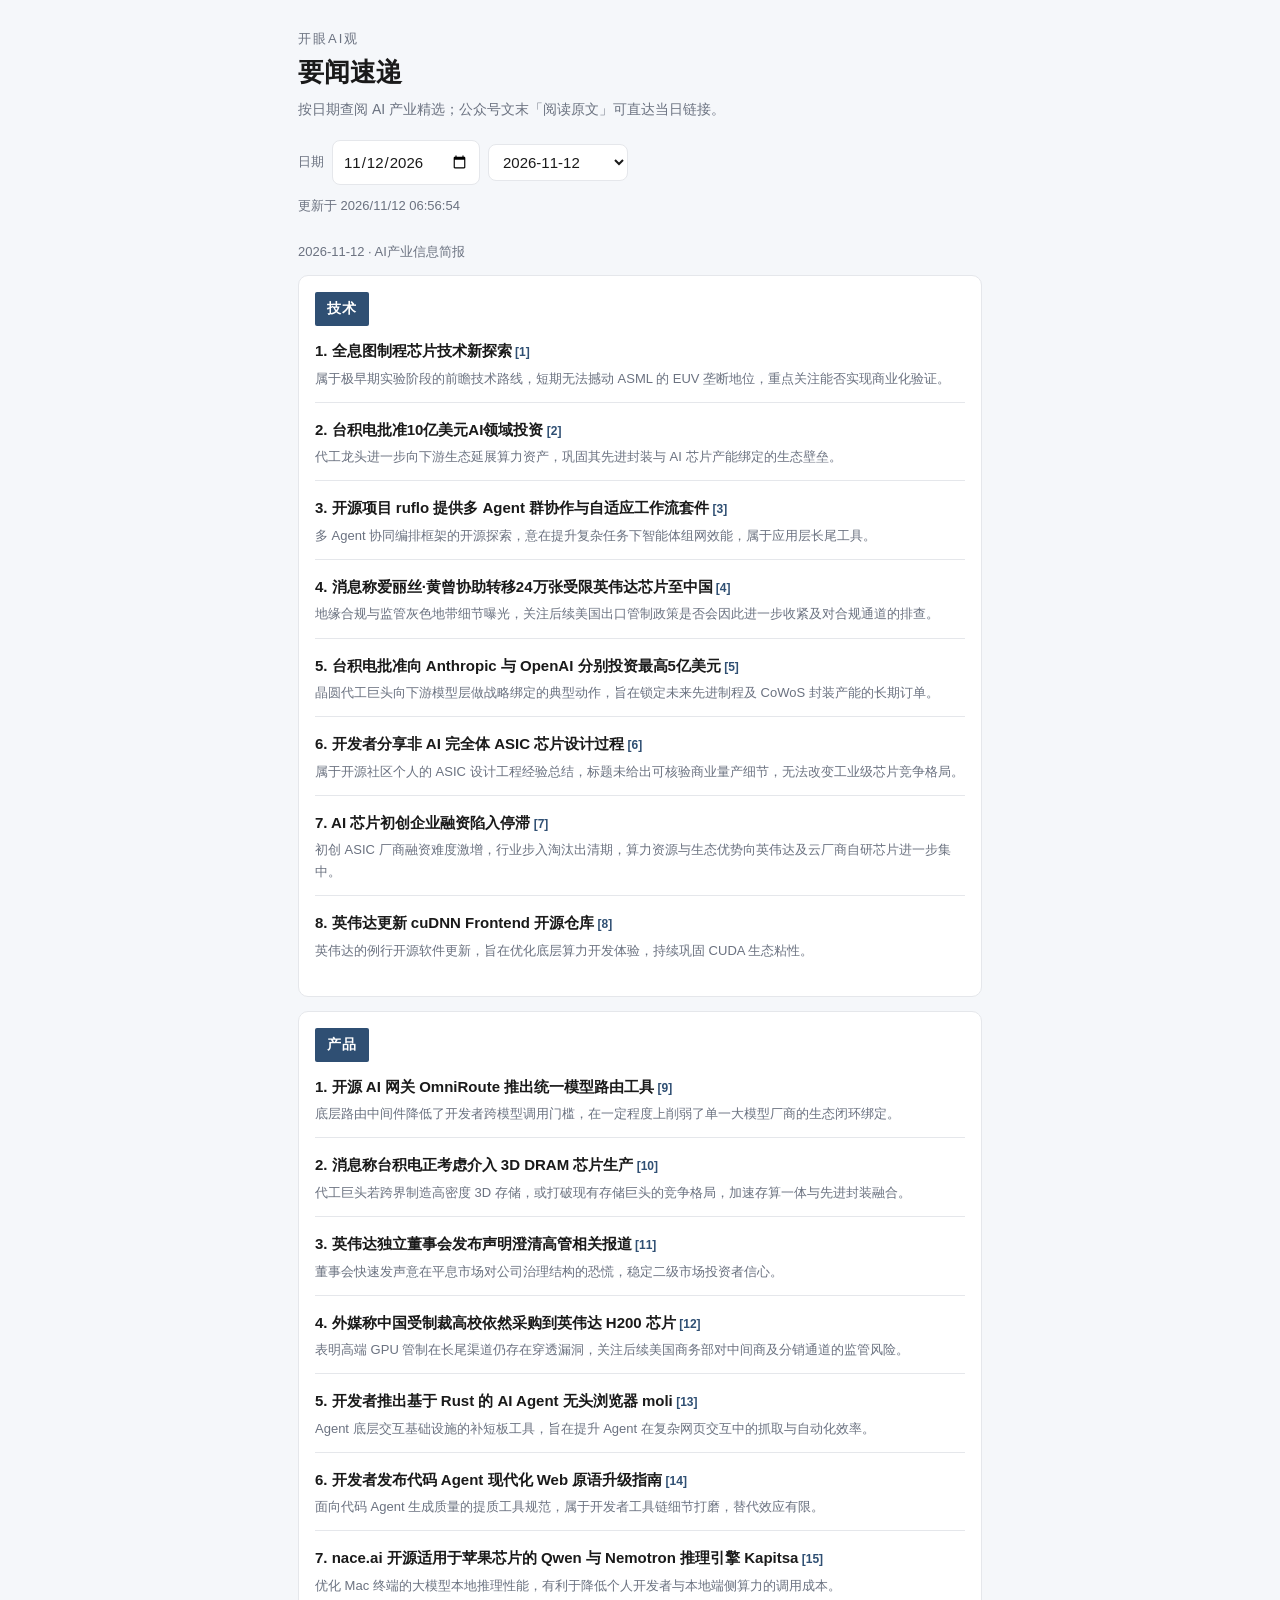
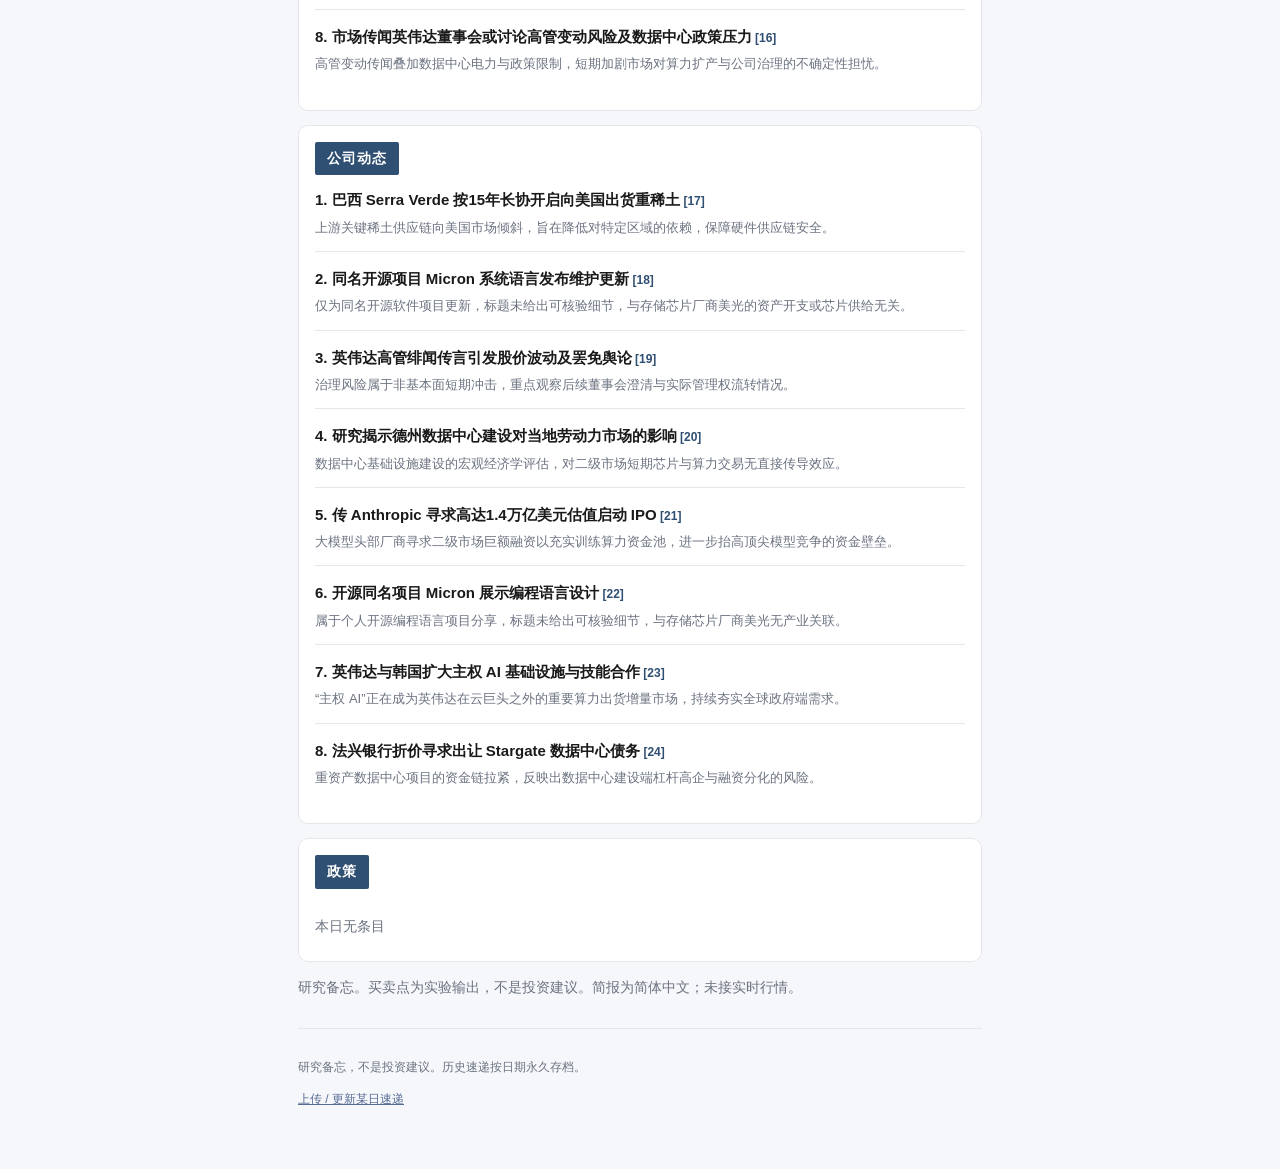
==== index.html @ 0c4f9ca9 "初始化开眼AI观要闻速递站，供公众号阅读原文跳转。 Co-authored-by: Cursor <cursoragent@cursor.com>" ====
<!DOCTYPE html>
<html lang="zh-CN">
<head>
  <meta charset="utf-8" />
  <meta name="viewport" content="width=device-width, initial-scale=1" />
  <title>开眼AI观 · 要闻速递</title>
  <link rel="stylesheet" href="styles.css" />
</head>
<body>
  <main class="wrap">
    <header class="hero">
      <p class="eyebrow">开眼AI观</p>
      <h1>要闻速递</h1>
      <p class="sub">按日期查阅 AI 产业精选；公众号文末「阅读原文」可直达当日链接。</p>
      <div class="date-bar">
        <label for="date-pick">日期</label>
        <input type="date" id="date-pick" />
        <select id="date-list" aria-label="已存档日期"></select>
      </div>
      <p id="status" class="status"></p>
    </header>
    <div id="content"></div>
    <footer class="foot">
      <p>研究备忘，不是投资建议。历史速递按日期永久存档。</p>
      <p><a href="upload.html">上传 / 更新某日速递</a></p>
    </footer>
  </main>
  <script src="app.js"></script>
</body>
</html>
---- styles.css ----
:root {
  --bg: #f5f7fa;
  --card: #ffffff;
  --ink: #1a1a1a;
  --muted: #6b7280;
  --line: #e5e7eb;
  --accent: #2f4f73;
  --link: #576b95;
}

* {
  box-sizing: border-box;
}

body {
  margin: 0;
  background: var(--bg);
  color: var(--ink);
  font: 15px/1.7 -apple-system, BlinkMacSystemFont, "PingFang SC", "Microsoft YaHei", sans-serif;
}

.wrap {
  max-width: 720px;
  margin: 0 auto;
  padding: 28px 18px 48px;
}

.hero {
  margin-bottom: 24px;
}

.eyebrow {
  margin: 0 0 6px;
  font-size: 13px;
  letter-spacing: 2px;
  color: var(--muted);
}

h1 {
  margin: 0 0 8px;
  font-size: 26px;
  line-height: 1.3;
}

.sub {
  margin: 0 0 18px;
  color: var(--muted);
  font-size: 14px;
}

.date-bar {
  display: flex;
  flex-wrap: wrap;
  gap: 8px;
  align-items: center;
}

.date-bar label {
  font-size: 13px;
  color: var(--muted);
}

.date-bar input,
.date-bar select,
.field input,
.field textarea,
.field select {
  border: 1px solid var(--line);
  border-radius: 8px;
  padding: 8px 10px;
  font: inherit;
  background: var(--card);
  color: var(--ink);
}

.date-bar select {
  min-width: 140px;
}

.status {
  margin: 10px 0 0;
  font-size: 13px;
  color: var(--muted);
  min-height: 1.2em;
}

.section {
  background: var(--card);
  border: 1px solid var(--line);
  border-radius: 10px;
  padding: 16px 16px 8px;
  margin-bottom: 14px;
}

.section-h {
  display: inline-block;
  margin: 0 0 12px;
  padding: 5px 12px;
  background: var(--accent);
  color: #fff;
  font-size: 14px;
  font-weight: 700;
  letter-spacing: 1px;
  border-radius: 2px;
}

.item {
  margin: 0 0 14px;
  padding-bottom: 12px;
  border-bottom: 1px solid var(--line);
}

.item:last-child {
  border-bottom: 0;
}

.item a {
  color: var(--ink);
  text-decoration: none;
  font-weight: 650;
}

.item a:hover {
  color: var(--link);
  text-decoration: underline;
}

.mark {
  color: var(--accent);
  font-size: 12px;
  font-weight: 600;
}

.so {
  margin: 4px 0 0;
  color: var(--muted);
  font-size: 13px;
}

.empty {
  color: var(--muted);
  font-size: 14px;
}

.foot {
  margin-top: 28px;
  padding-top: 16px;
  border-top: 1px solid var(--line);
  font-size: 12px;
  color: var(--muted);
}

.foot a {
  color: var(--link);
}

/* upload */
.card {
  background: var(--card);
  border: 1px solid var(--line);
  border-radius: 10px;
  padding: 18px;
  margin-bottom: 16px;
}

.field {
  display: flex;
  flex-direction: column;
  gap: 6px;
  margin-bottom: 12px;
}

.field label {
  font-size: 13px;
  color: var(--muted);
}

.field textarea {
  min-height: 180px;
  resize: vertical;
  font-family: ui-monospace, Consolas, monospace;
  font-size: 12px;
}

.actions {
  display: flex;
  flex-wrap: wrap;
  gap: 8px;
}

.btn {
  border: 1px solid var(--accent);
  background: var(--accent);
  color: #fff;
  border-radius: 999px;
  padding: 8px 14px;
  font: inherit;
  cursor: pointer;
}

.btn.ghost {
  background: transparent;
  color: var(--accent);
}

.msg {
  margin-top: 10px;
  font-size: 13px;
}

.msg.ok {
  color: #067647;
}

.msg.err {
  color: #b42318;
}
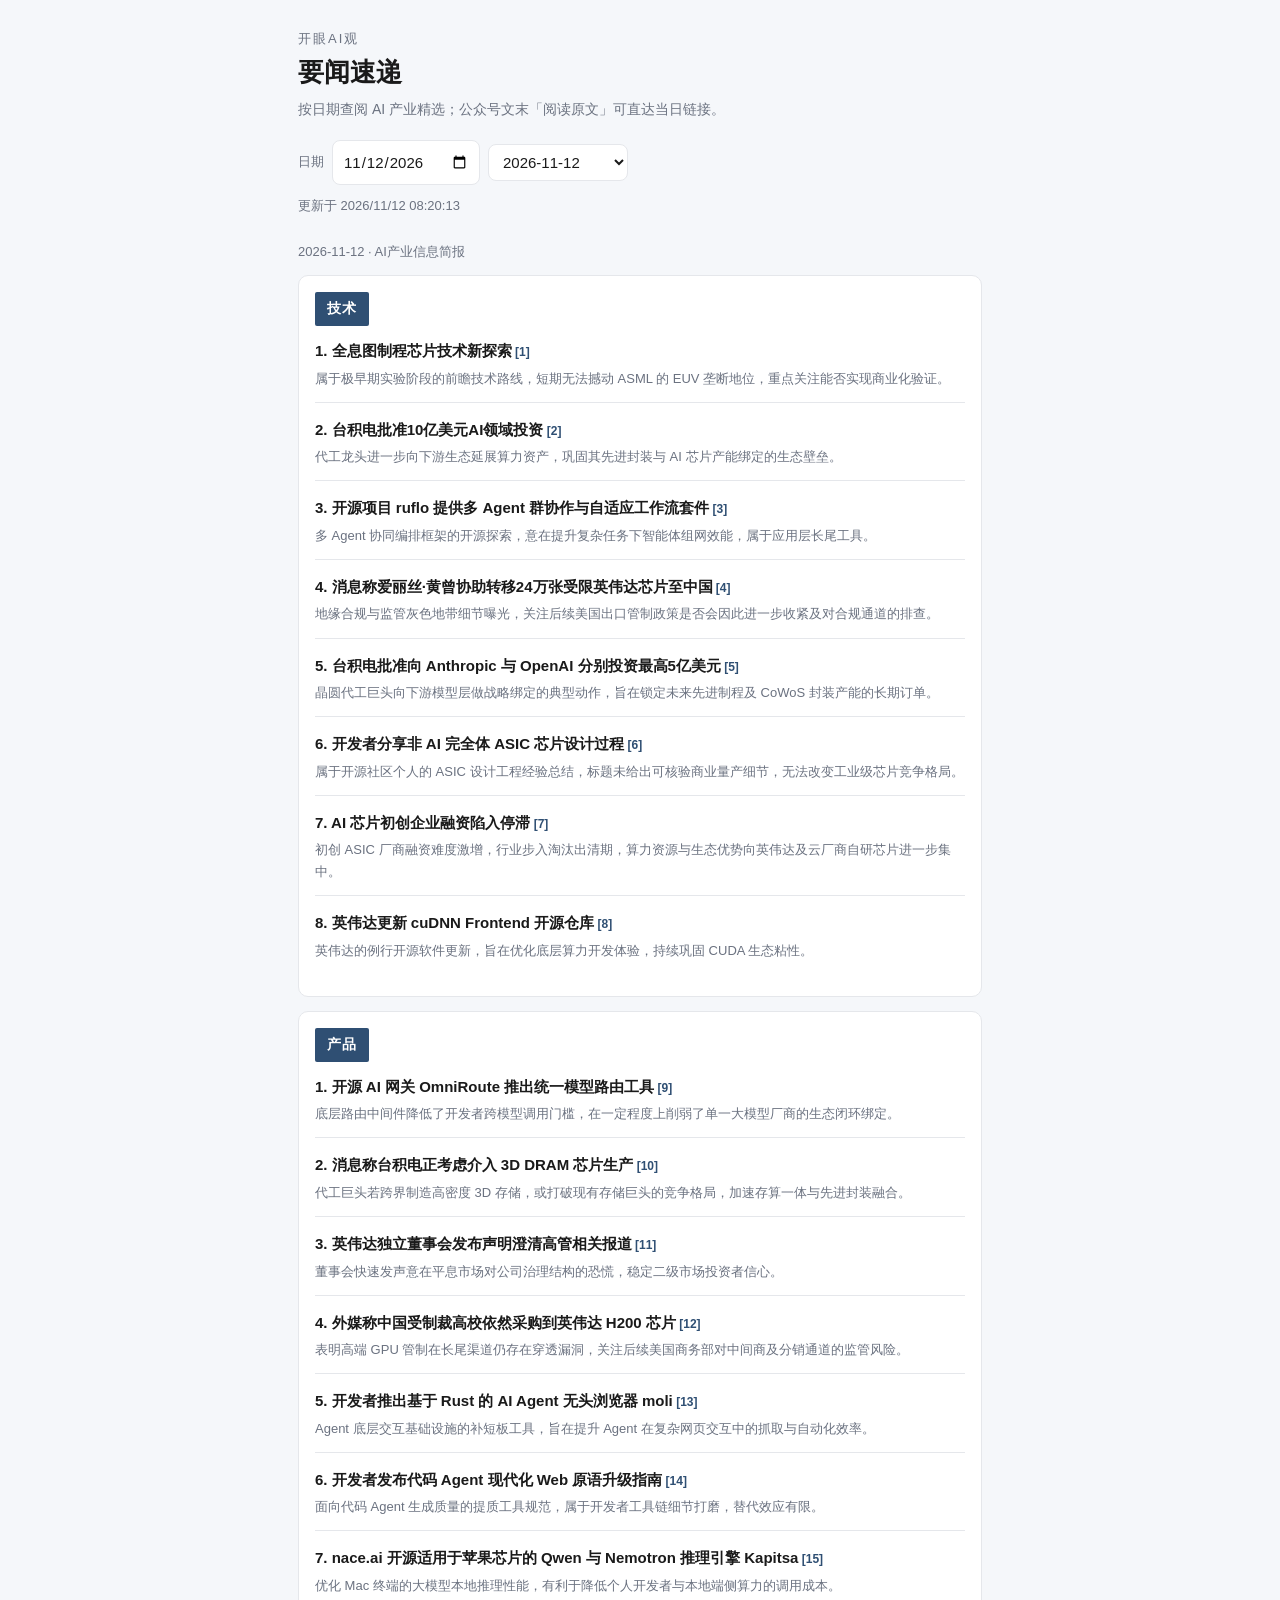
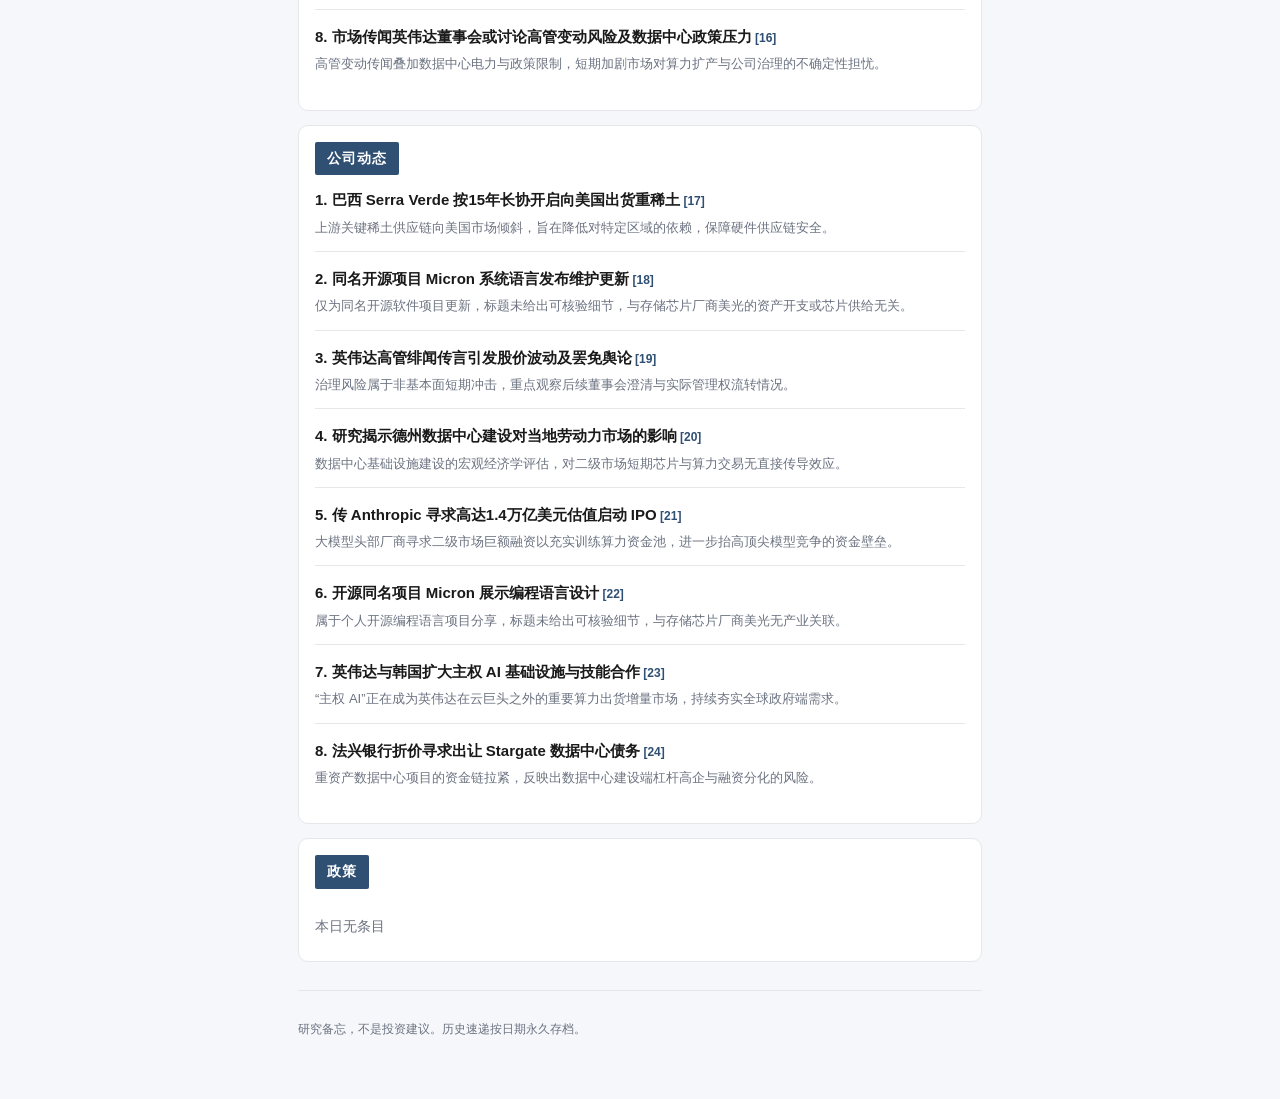
==== commit 65f1f6f1: "精简页脚免责声明，去掉公号正文中的链接提示 Co-authored-by: Cursor <cursoragent@cursor.com>" ====
--- a/index.html
+++ b/index.html
@@ -22,7 +22,6 @@
     <div id="content"></div>
     <footer class="foot">
       <p>研究备忘，不是投资建议。历史速递按日期永久存档。</p>
-      <p><a href="upload.html">上传 / 更新某日速递</a></p>
     </footer>
   </main>
   <script src="app.js"></script>
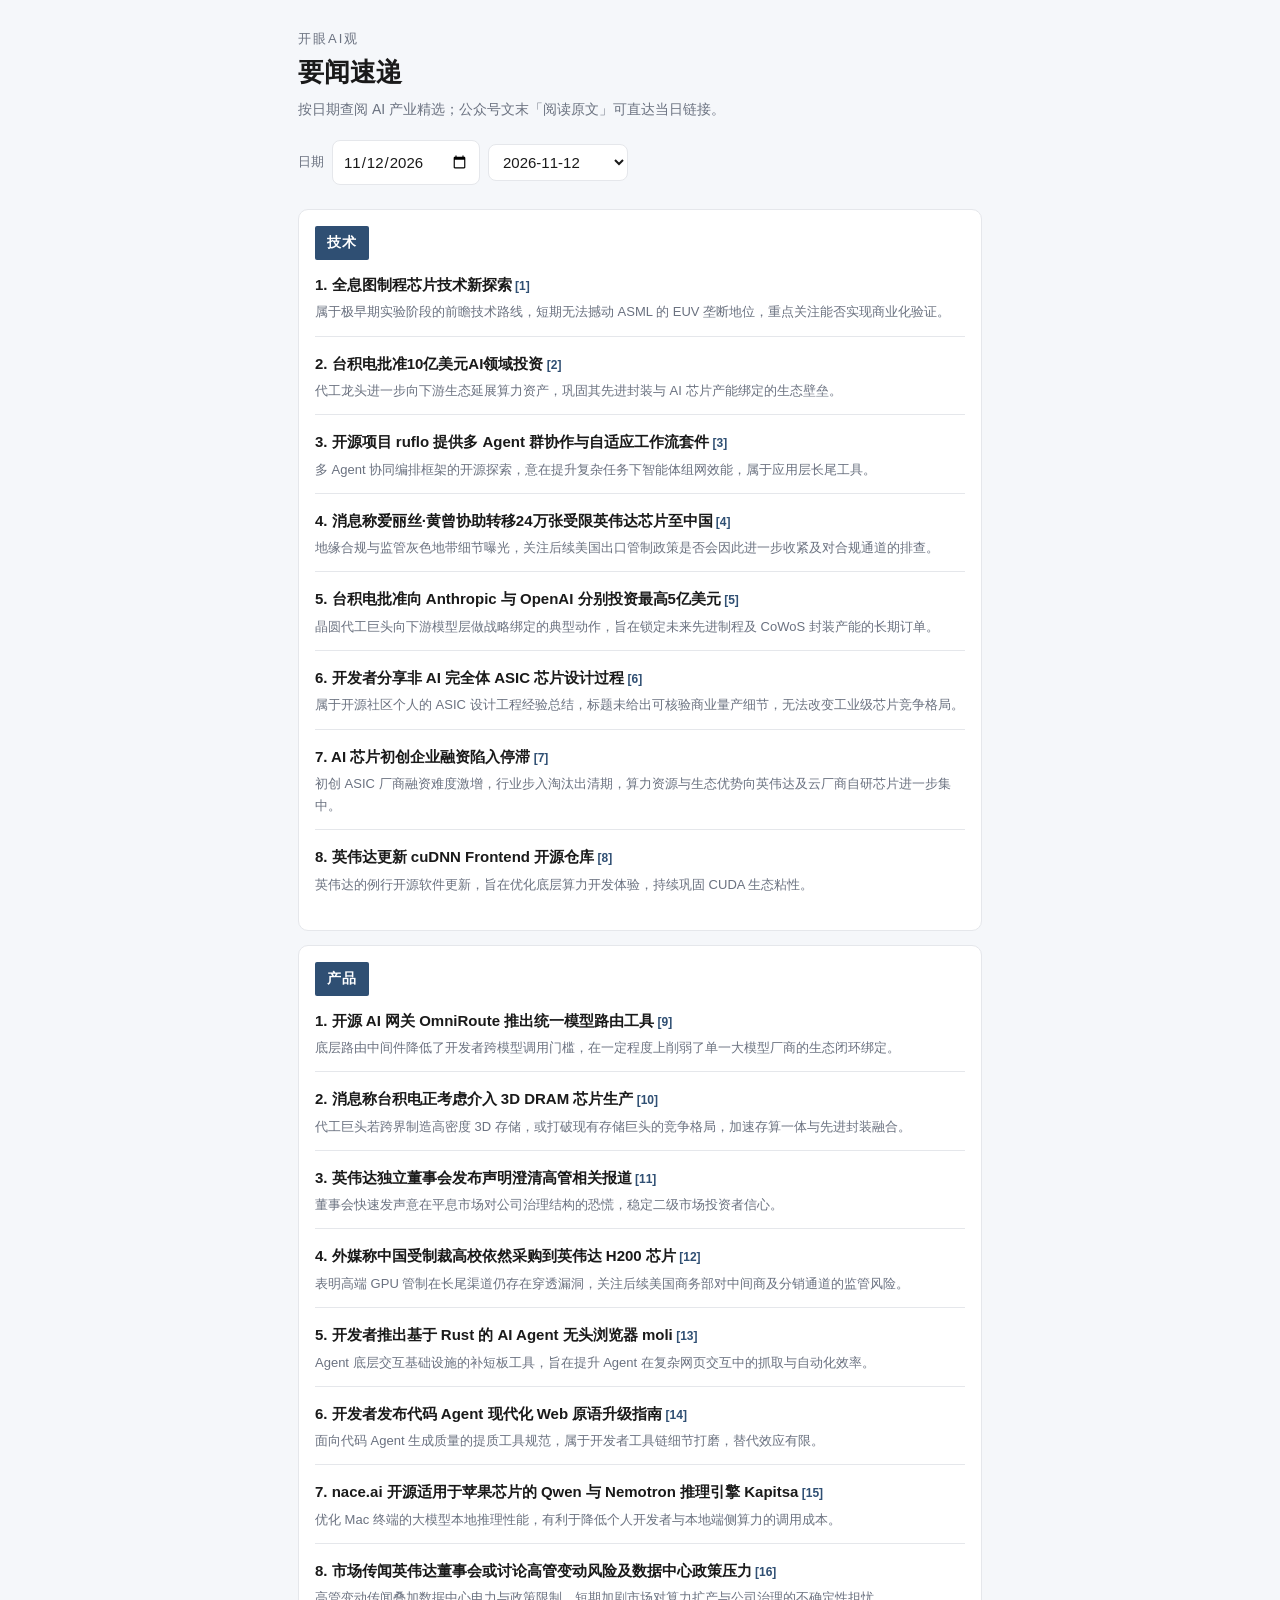
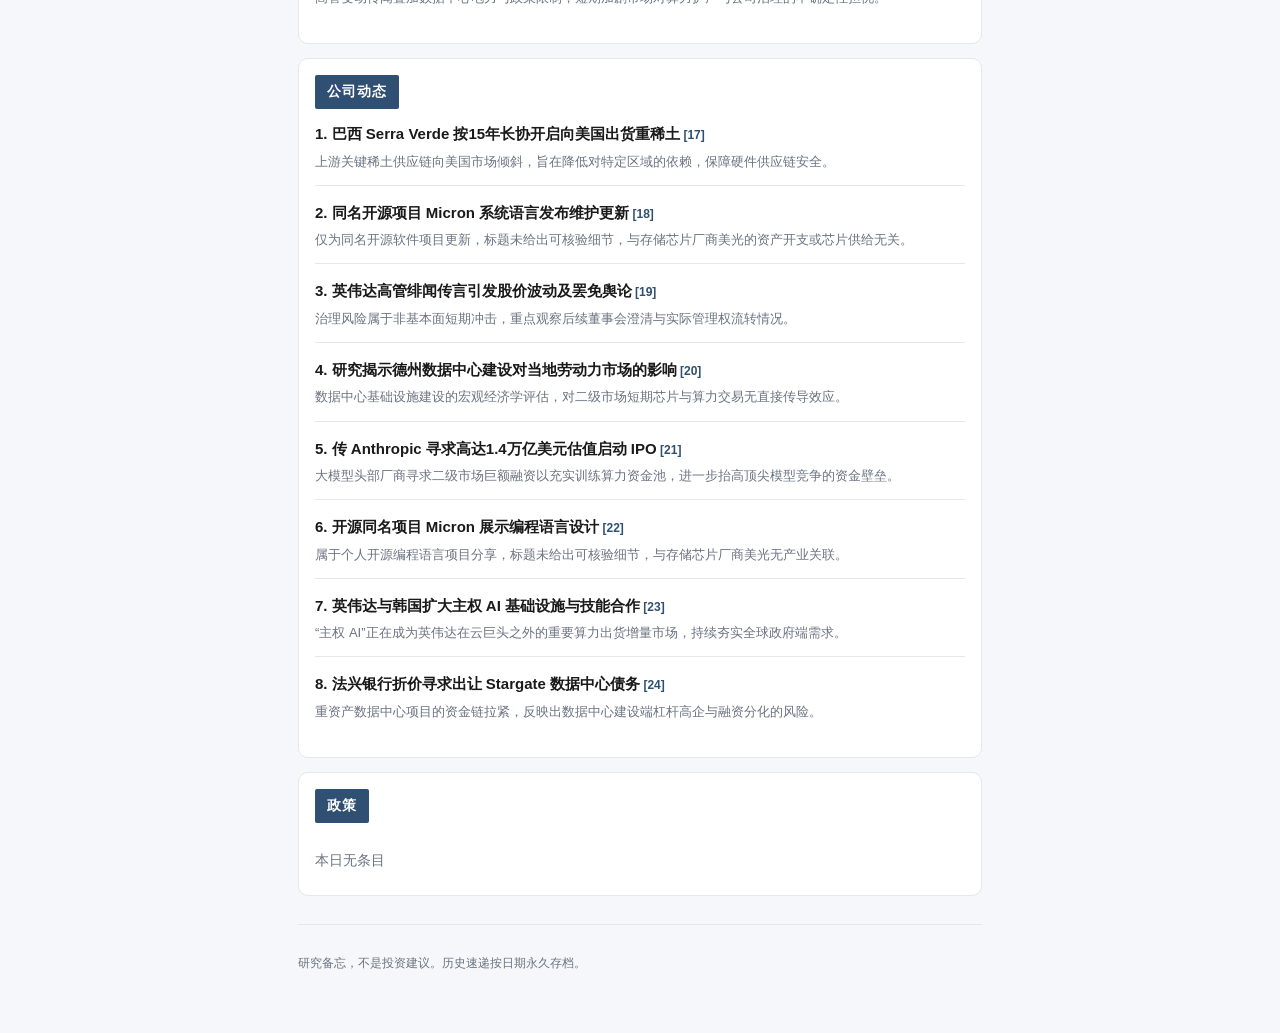
==== commit 56462665: "强制刷新缓存，去掉开头日期标题行 Co-authored-by: Cursor <cursoragent@cursor.com>" ====
--- a/index.html
+++ b/index.html
@@ -4,7 +4,8 @@
   <meta charset="utf-8" />
   <meta name="viewport" content="width=device-width, initial-scale=1" />
   <title>开眼AI观 · 要闻速递</title>
-  <link rel="stylesheet" href="styles.css" />
+  <meta http-equiv="Cache-Control" content="no-cache" />
+  <link rel="stylesheet" href="styles.css?v=20261112b" />
 </head>
 <body>
   <main class="wrap">
@@ -17,13 +18,13 @@
         <input type="date" id="date-pick" />
         <select id="date-list" aria-label="已存档日期"></select>
       </div>
-      <p id="status" class="status"></p>
+      <p id="status" class="status" hidden></p>
     </header>
     <div id="content"></div>
     <footer class="foot">
       <p>研究备忘，不是投资建议。历史速递按日期永久存档。</p>
     </footer>
   </main>
-  <script src="app.js"></script>
+  <script src="app.js?v=20261112b"></script>
 </body>
 </html>
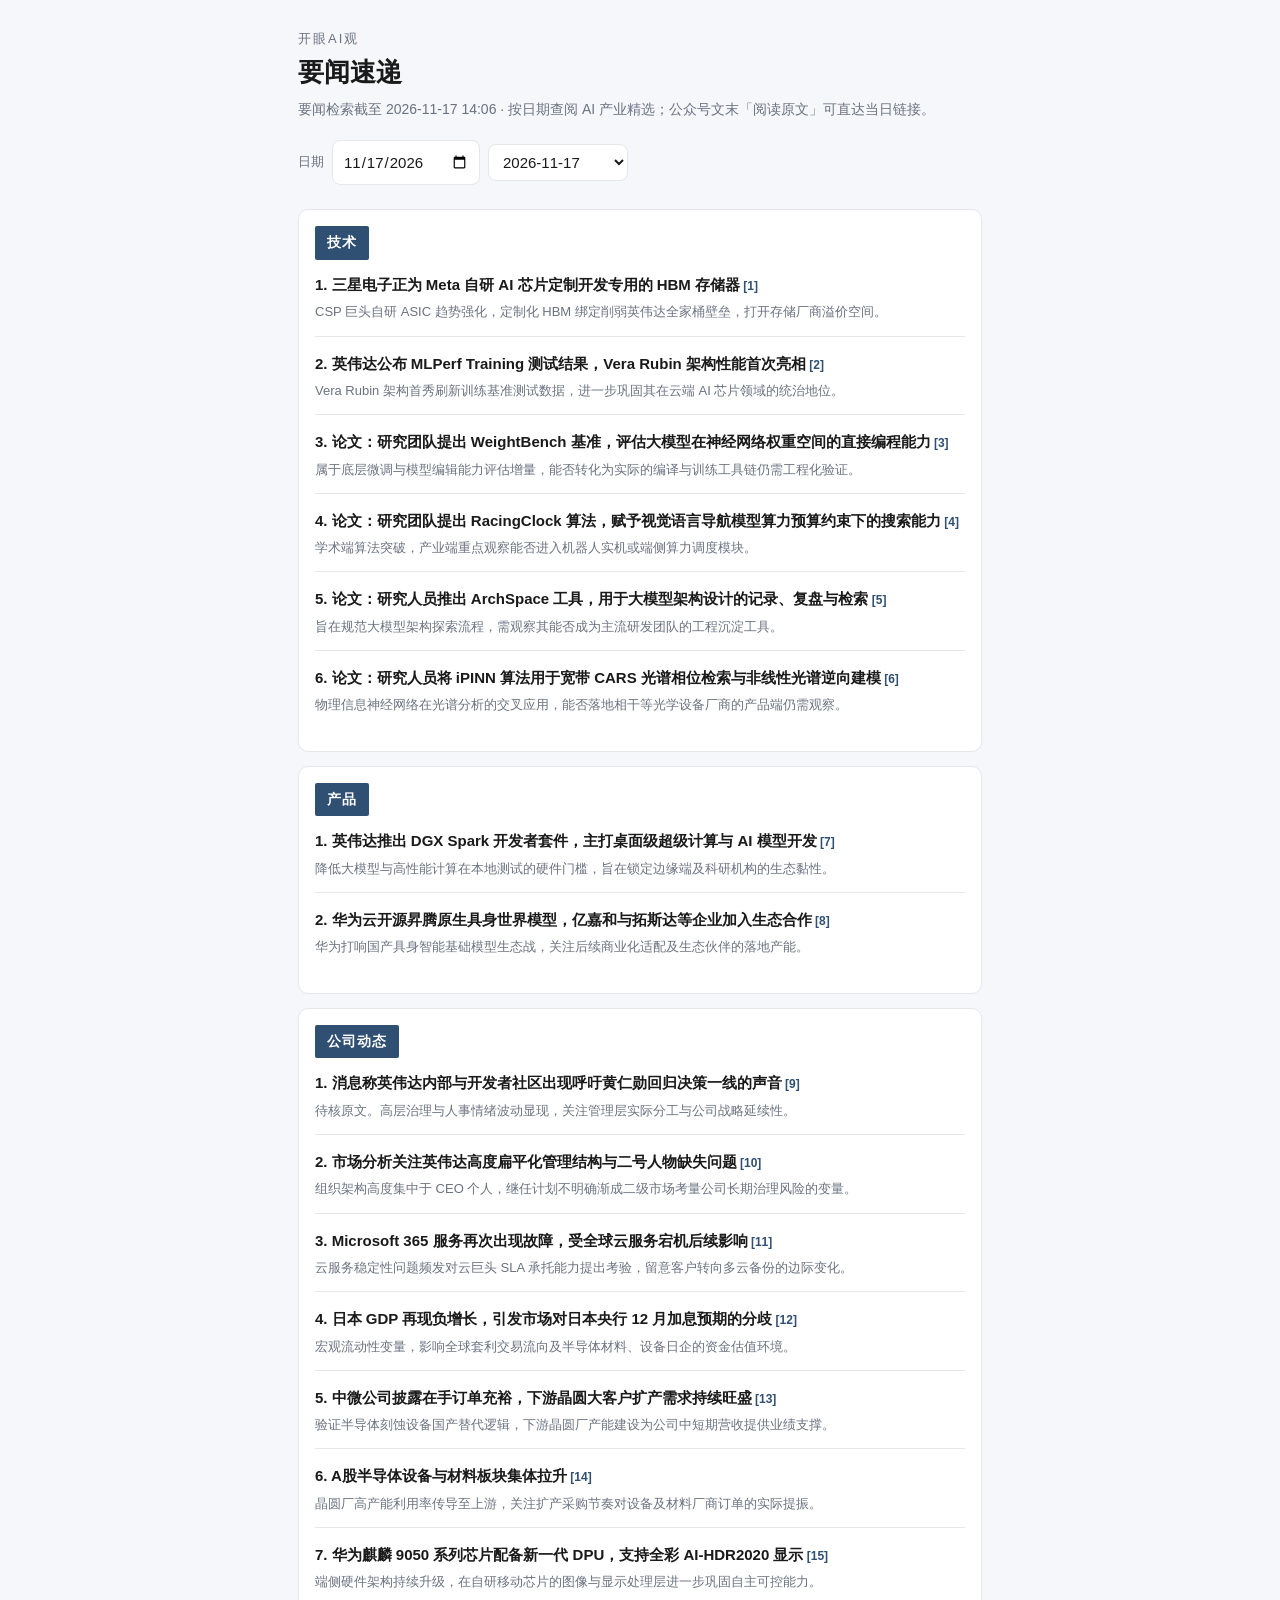
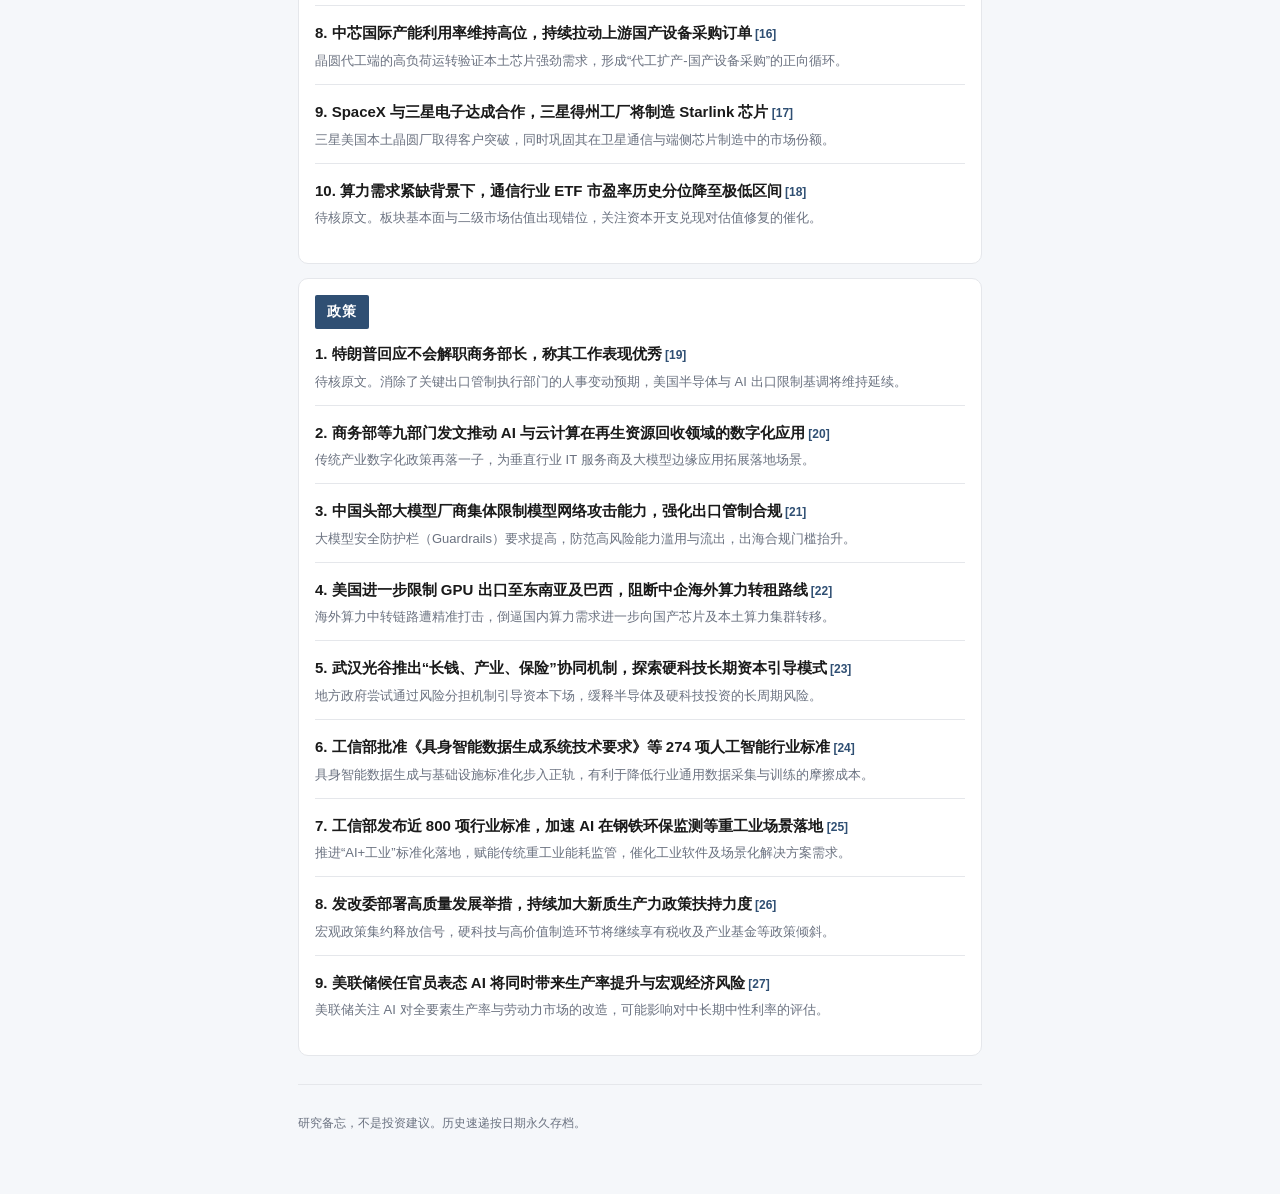
==== commit 1e2c6aa3: "发布 2026-11-17 要闻速递供公众号阅读原文，并显示检索截至时间。 Co-authored-by: Cursor <cursoragent@cursor.com>" ====
--- a/index.html
+++ b/index.html
@@ -12,7 +12,7 @@
     <header class="hero">
       <p class="eyebrow">开眼AI观</p>
       <h1>要闻速递</h1>
-      <p class="sub">按日期查阅 AI 产业精选；公众号文末「阅读原文」可直达当日链接。</p>
+      <p id="hero-sub" class="sub">按日期查阅 AI 产业精选；公众号文末「阅读原文」可直达当日链接。</p>
       <div class="date-bar">
         <label for="date-pick">日期</label>
         <input type="date" id="date-pick" />
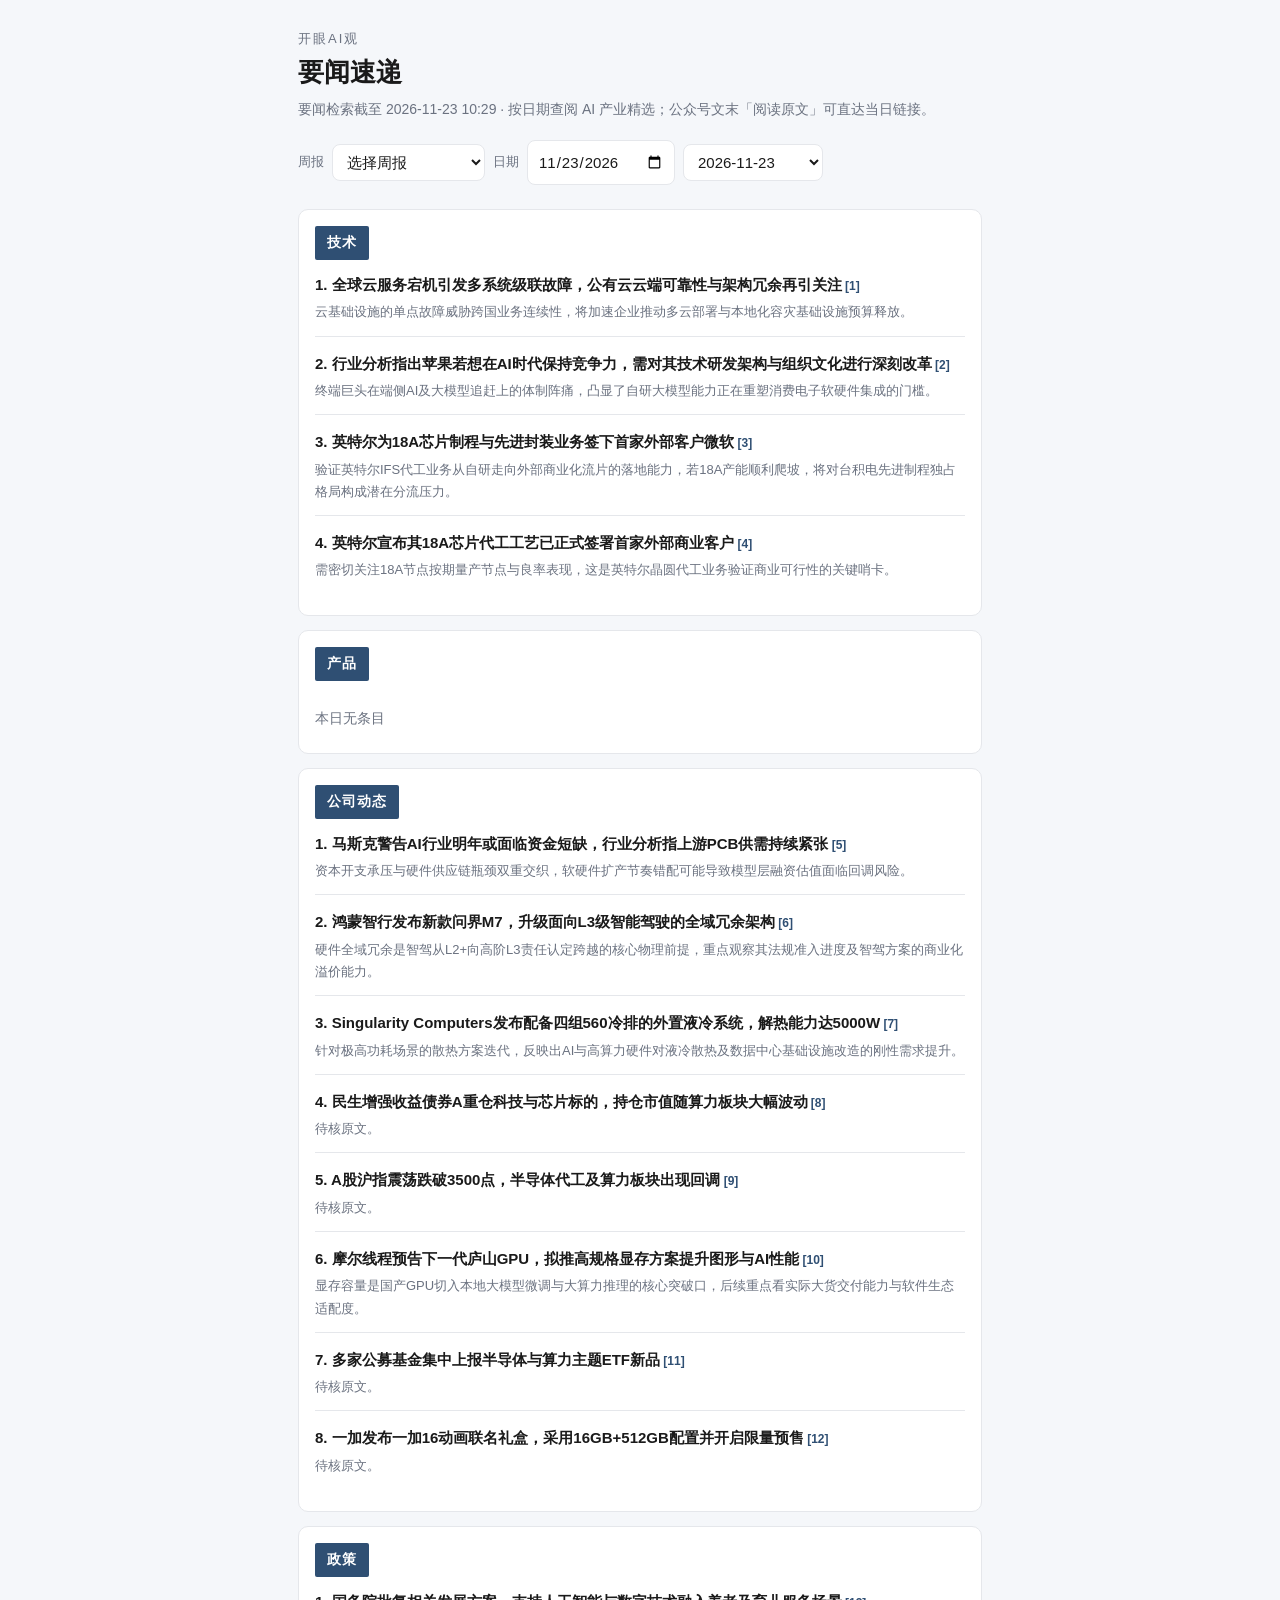
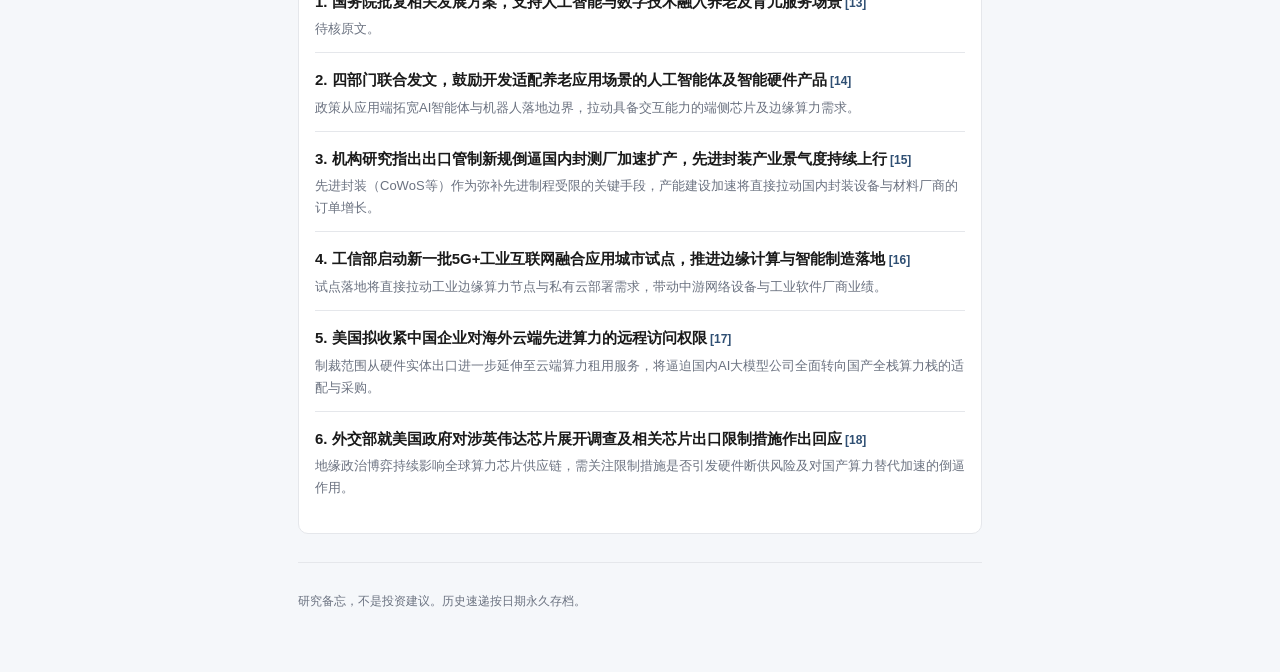
==== commit 2df97315: "发布截至 2026-11-23 的每周要闻，供公众号阅读原文。" ====
--- a/index.html
+++ b/index.html
@@ -5,15 +5,17 @@
   <meta name="viewport" content="width=device-width, initial-scale=1" />
   <title>开眼AI观 · 要闻速递</title>
   <meta http-equiv="Cache-Control" content="no-cache" />
-  <link rel="stylesheet" href="styles.css?v=20261112b" />
+  <link rel="stylesheet" href="styles.css?v=20261123w" />
 </head>
 <body>
   <main class="wrap">
     <header class="hero">
       <p class="eyebrow">开眼AI观</p>
-      <h1>要闻速递</h1>
+      <h1 id="hero-title">要闻速递</h1>
       <p id="hero-sub" class="sub">按日期查阅 AI 产业精选；公众号文末「阅读原文」可直达当日链接。</p>
       <div class="date-bar">
+        <label for="week-list">周报</label>
+        <select id="week-list" aria-label="已存档周报"></select>
         <label for="date-pick">日期</label>
         <input type="date" id="date-pick" />
         <select id="date-list" aria-label="已存档日期"></select>
@@ -25,6 +27,6 @@
       <p>研究备忘，不是投资建议。历史速递按日期永久存档。</p>
     </footer>
   </main>
-  <script src="app.js?v=20261112b"></script>
+  <script src="app.js?v=20261123w"></script>
 </body>
 </html>
--- a/styles.css
+++ b/styles.css
@@ -131,6 +131,13 @@
   font-weight: 600;
 }
 
+.when {
+  margin-left: 6px;
+  color: var(--muted);
+  font-size: 12px;
+  font-weight: 500;
+}
+
 .so {
   margin: 4px 0 0;
   color: var(--muted);
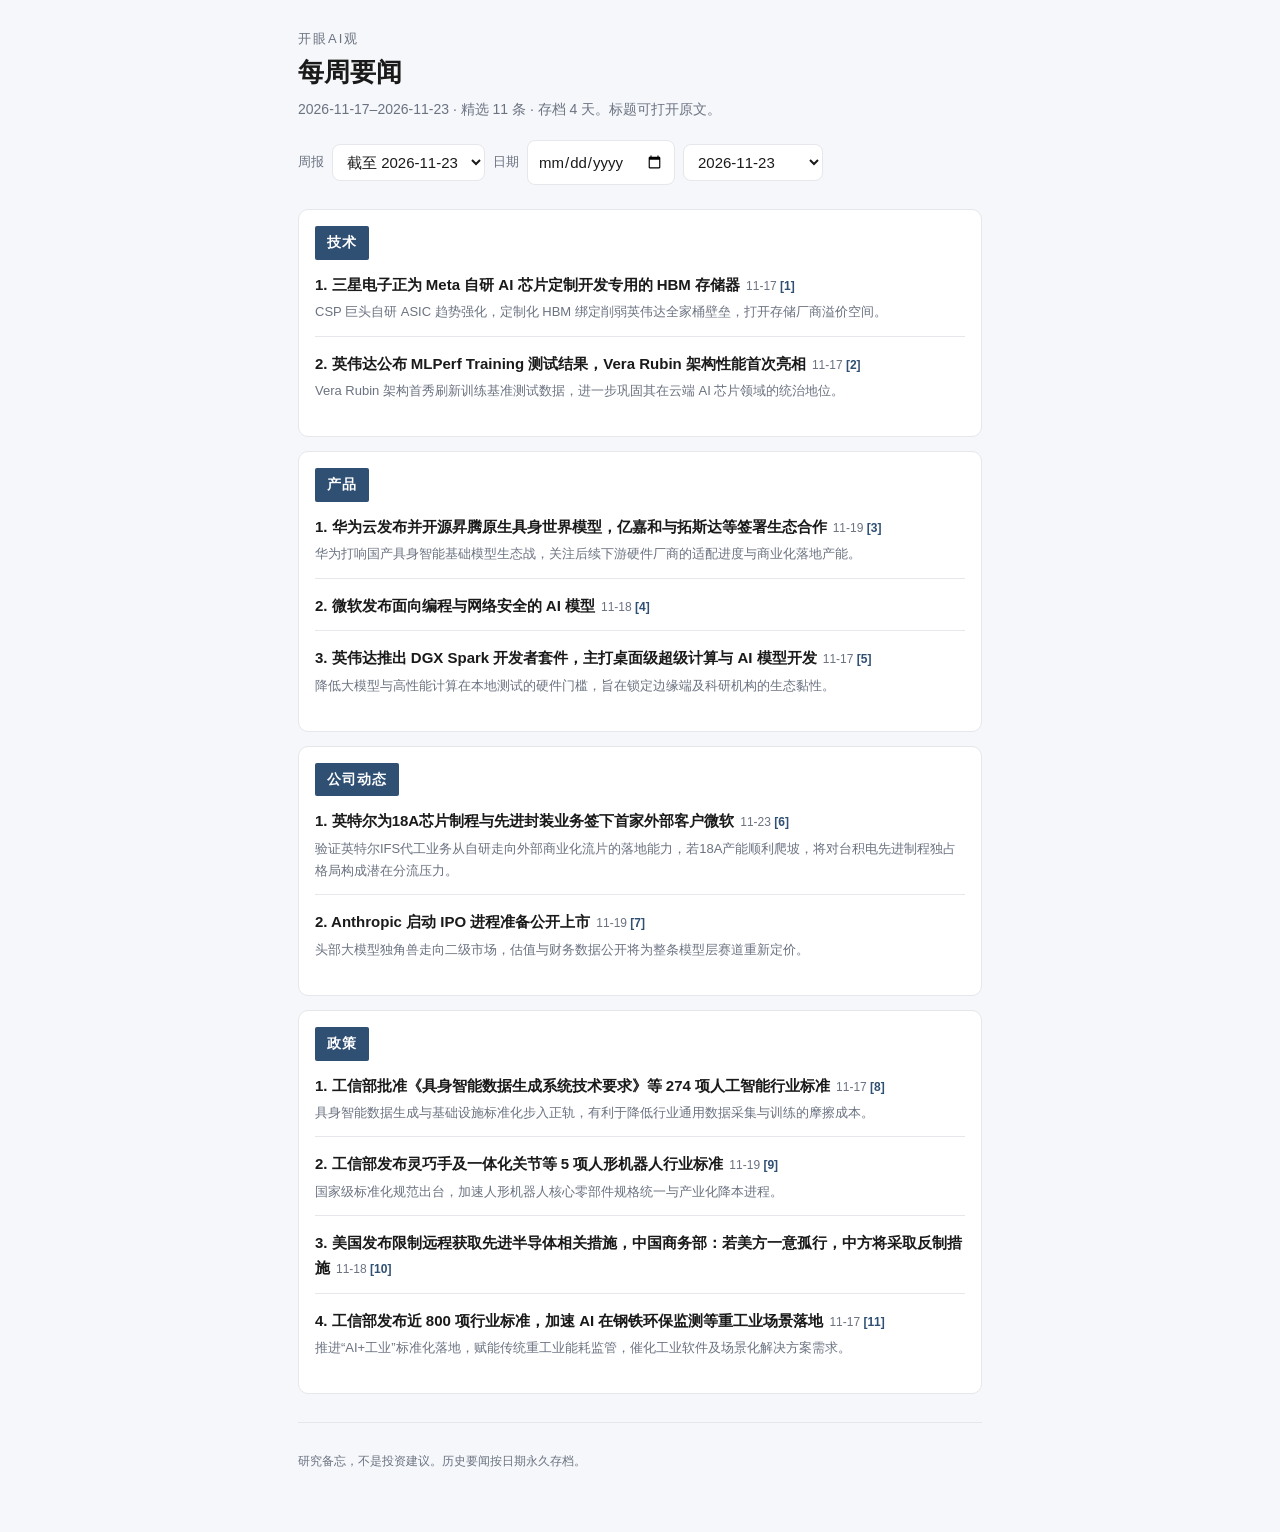
==== commit 9f304194: "周报与日报分开：签客户改入公司动态，首页默认打开周报。" ====
--- a/index.html
+++ b/index.html
@@ -5,7 +5,7 @@
   <meta name="viewport" content="width=device-width, initial-scale=1" />
   <title>开眼AI观 · 要闻速递</title>
   <meta http-equiv="Cache-Control" content="no-cache" />
-  <link rel="stylesheet" href="styles.css?v=20261123w" />
+  <link rel="stylesheet" href="styles.css?v=20261123c" />
 </head>
 <body>
   <main class="wrap">
@@ -24,9 +24,9 @@
     </header>
     <div id="content"></div>
     <footer class="foot">
-      <p>研究备忘，不是投资建议。历史速递按日期永久存档。</p>
+      <p>研究备忘，不是投资建议。历史要闻按日期永久存档。</p>
     </footer>
   </main>
-  <script src="app.js?v=20261123w"></script>
+  <script src="app.js?v=20261123c"></script>
 </body>
 </html>
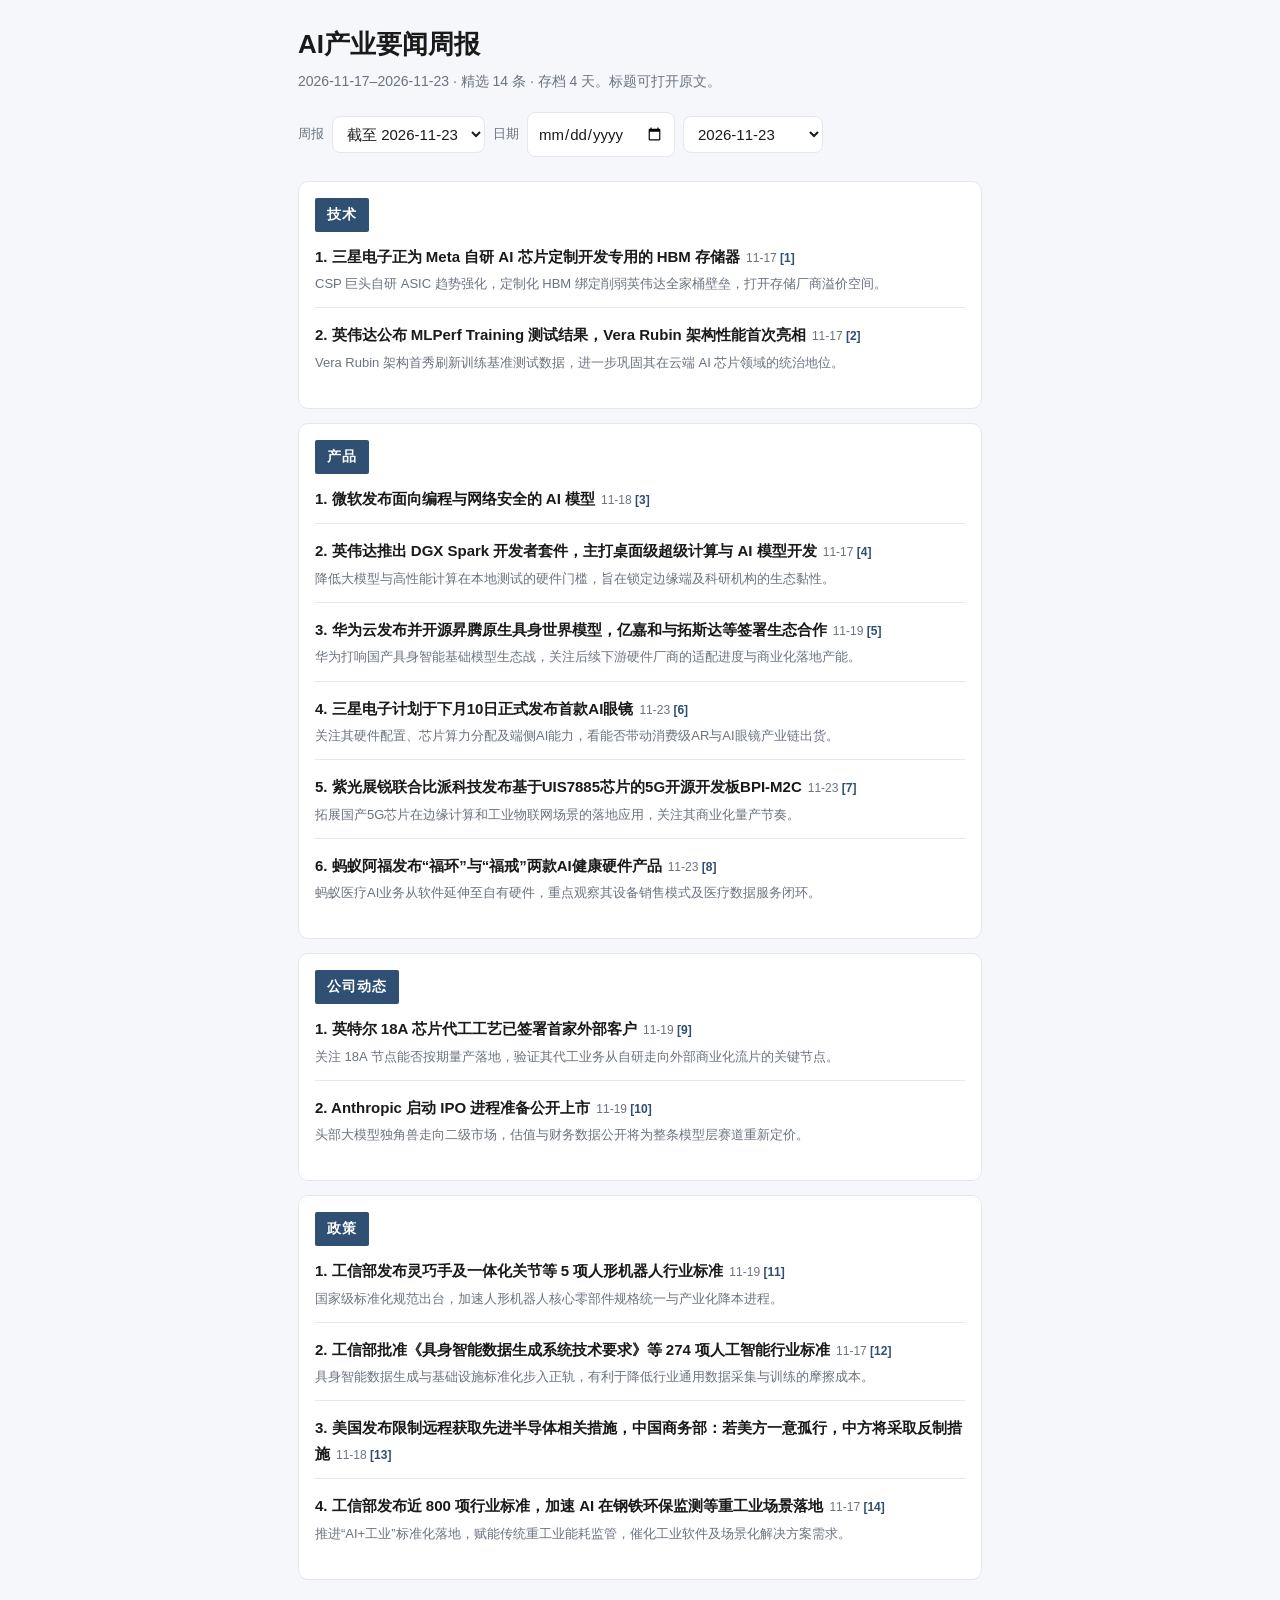
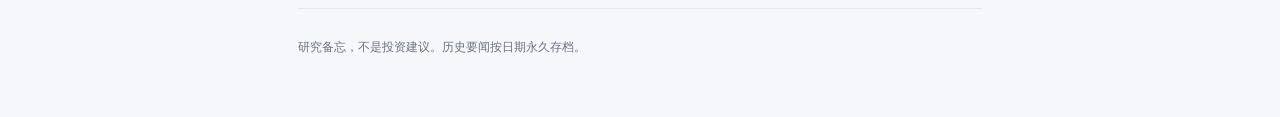
==== commit 47d003c7: "周报标题改为 AI产业要闻周报，并去掉与 AI 无关的一老一小政策。" ====
--- a/index.html
+++ b/index.html
@@ -10,7 +10,7 @@
 <body>
   <main class="wrap">
     <header class="hero">
-      <p class="eyebrow">开眼AI观</p>
+      <p class="eyebrow" id="eyebrow">开眼AI观</p>
       <h1 id="hero-title">要闻速递</h1>
       <p id="hero-sub" class="sub">按日期查阅 AI 产业精选；公众号文末「阅读原文」可直达当日链接。</p>
       <div class="date-bar">
@@ -27,6 +27,6 @@
       <p>研究备忘，不是投资建议。历史要闻按日期永久存档。</p>
     </footer>
   </main>
-  <script src="app.js?v=20261123c"></script>
+  <script src="app.js?v=20261123d"></script>
 </body>
 </html>
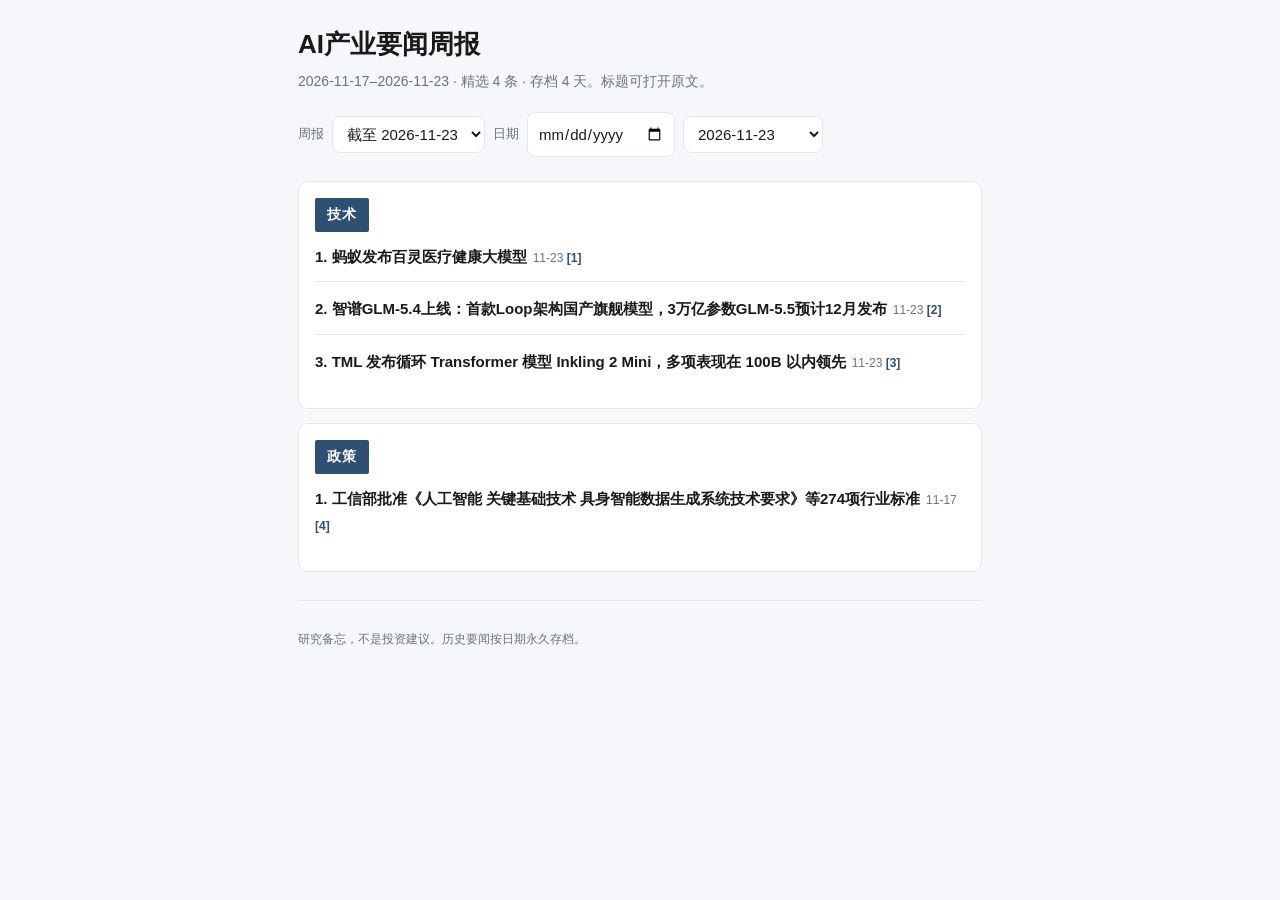
==== commit 7a5fa022: "周报改为自动检索近 7 日，不再从手动日报池挑选。" ====
--- a/index.html
+++ b/index.html
@@ -27,6 +27,6 @@
       <p>研究备忘，不是投资建议。历史要闻按日期永久存档。</p>
     </footer>
   </main>
-  <script src="app.js?v=20261123d"></script>
+  <script src="app.js?v=20261123e"></script>
 </body>
 </html>
